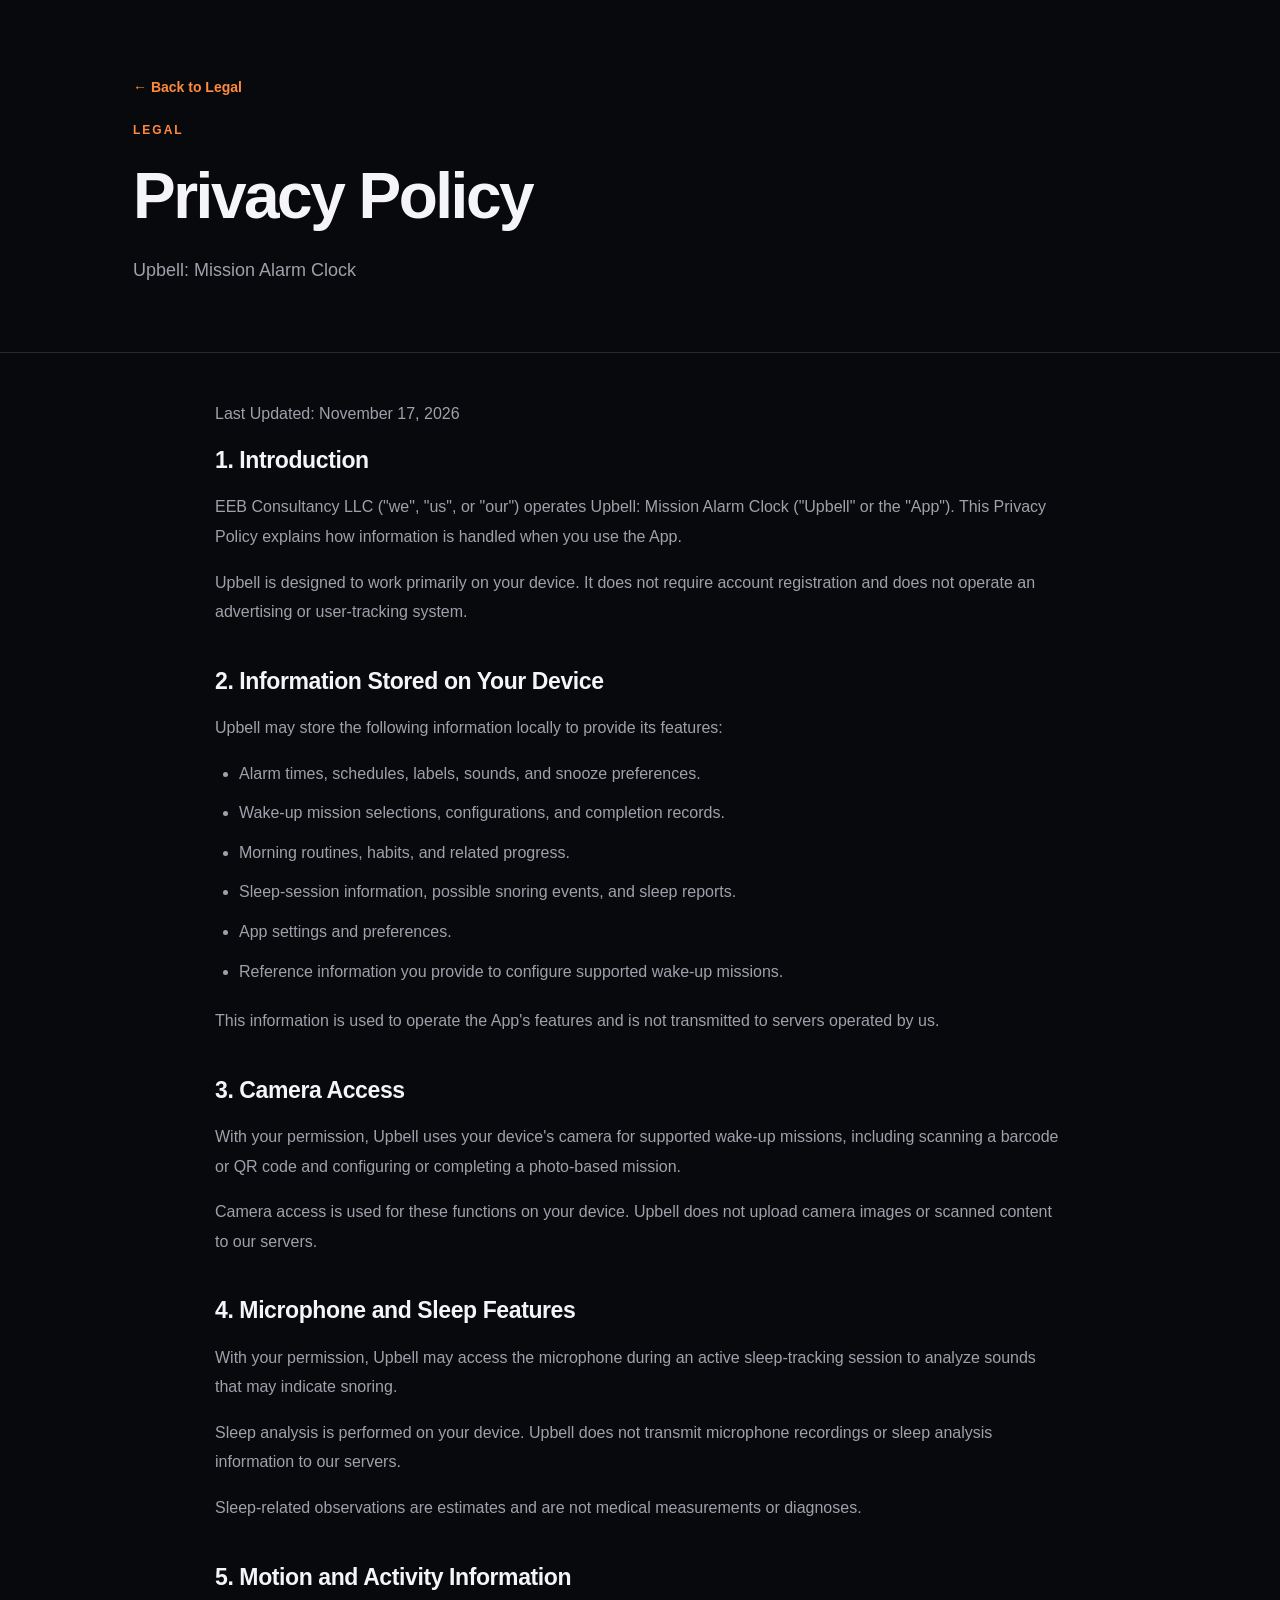
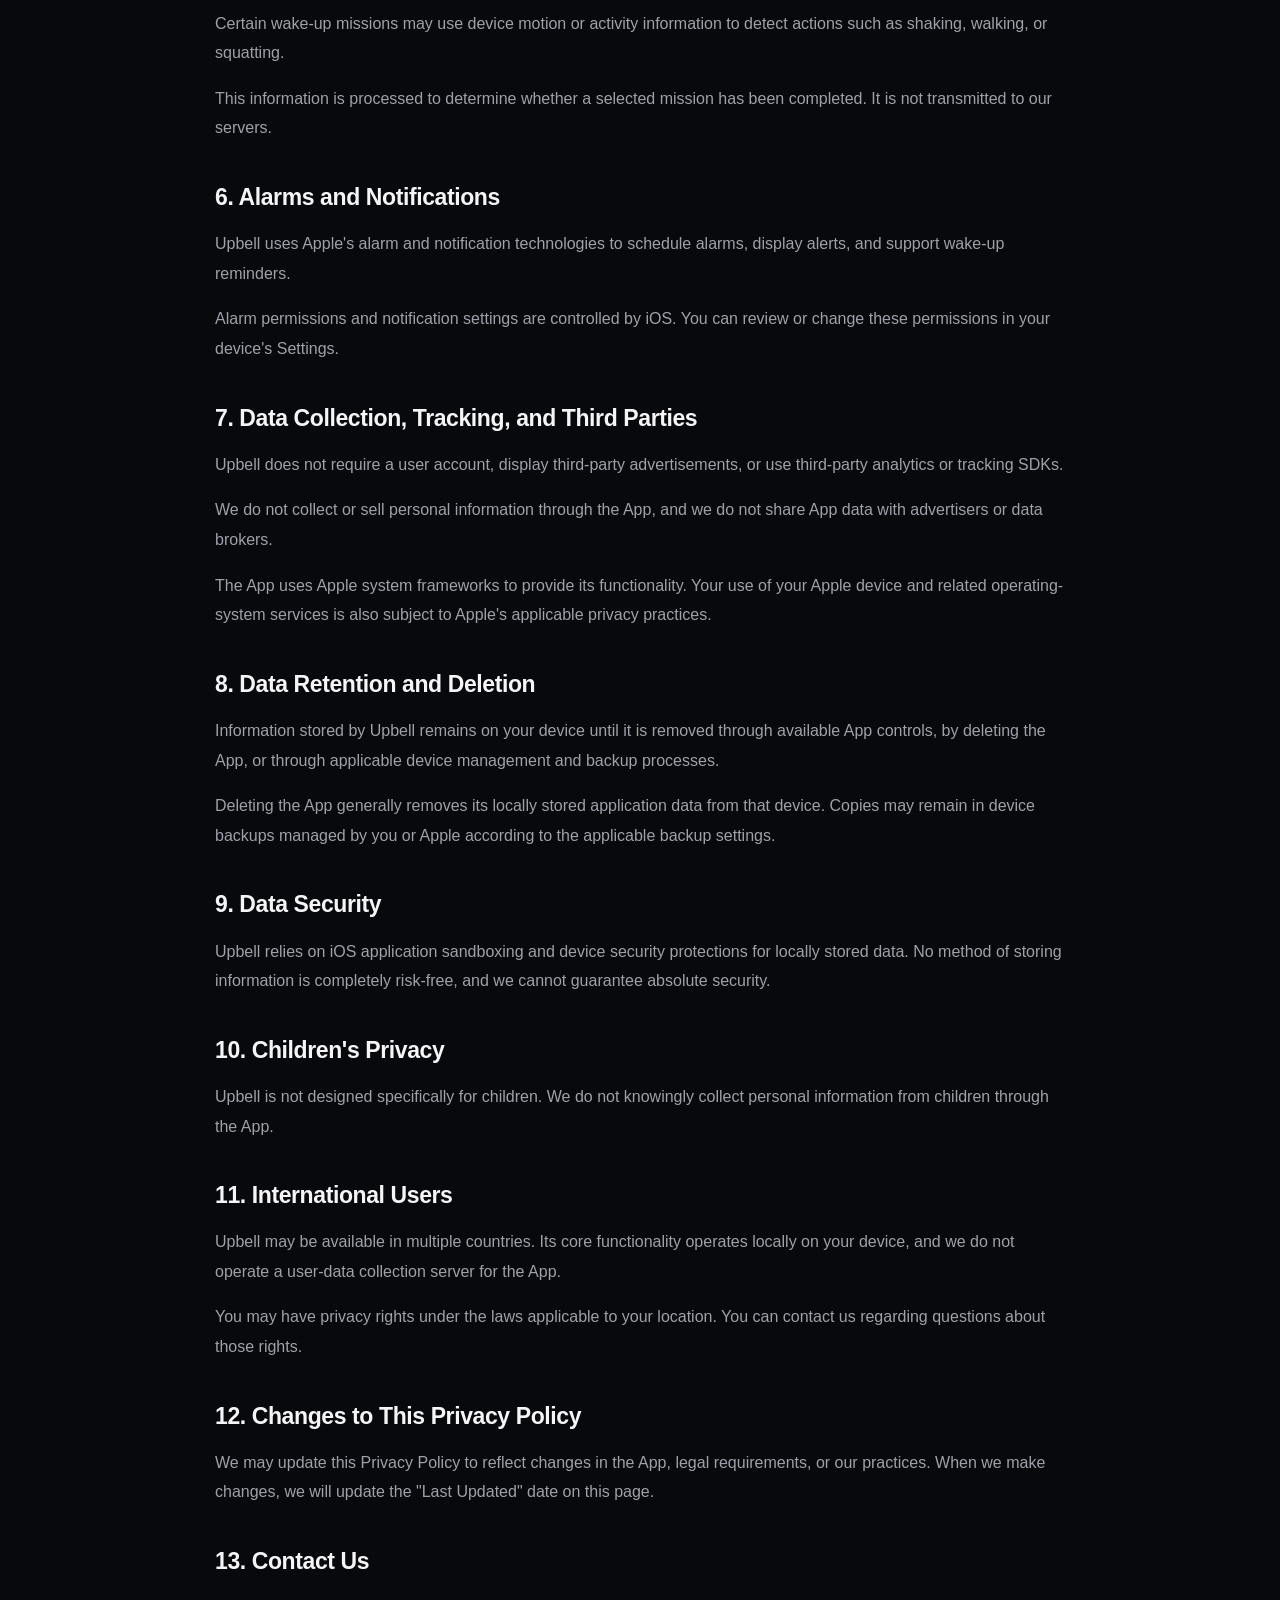
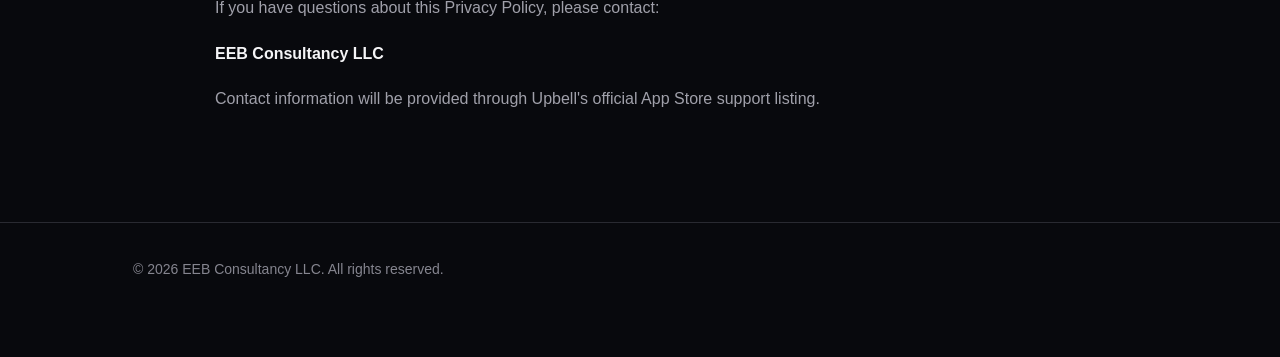
==== privacy.html @ fcefb62a "Create privacy.html" ====
<!DOCTYPE html>
<html lang="en">
<head>
  <meta charset="UTF-8">
  <meta name="viewport" content="width=device-width, initial-scale=1">
  <meta name="color-scheme" content="dark">
  <meta name="theme-color" content="#08090D">
  <meta name="description" content="Privacy Policy for Upbell: Mission Alarm Clock by EEB Consultancy LLC.">
  <title>Privacy Policy — Upbell</title>
  <link rel="stylesheet" href="styles.css">
</head>
<body>
  <header>
    <div class="container">
      <a class="back-link" href="index.html">← Back to Legal</a>
      <div class="eyebrow">LEGAL</div>
      <h1>Privacy Policy</h1>
      <p class="intro">Upbell: Mission Alarm Clock</p>
    </div>
  </header>

  <main>
    <div class="container document">
      <p class="last-updated">Last Updated: November 17, 2026</p>

      <section>
        <h2>1. Introduction</h2>
        <p>
          EEB Consultancy LLC ("we", "us", or "our") operates
          Upbell: Mission Alarm Clock ("Upbell" or the "App").
          This Privacy Policy explains how information is
          handled when you use the App.
        </p>
        <p>
          Upbell is designed to work primarily on your device.
          It does not require account registration and does not
          operate an advertising or user-tracking system.
        </p>
      </section>

      <section>
        <h2>2. Information Stored on Your Device</h2>
        <p>
          Upbell may store the following information locally
          to provide its features:
        </p>
        <ul>
          <li>Alarm times, schedules, labels, sounds, and snooze preferences.</li>
          <li>Wake-up mission selections, configurations, and completion records.</li>
          <li>Morning routines, habits, and related progress.</li>
          <li>Sleep-session information, possible snoring events, and sleep reports.</li>
          <li>App settings and preferences.</li>
          <li>Reference information you provide to configure supported wake-up missions.</li>
        </ul>
        <p>
          This information is used to operate the App's features
          and is not transmitted to servers operated by us.
        </p>
      </section>

      <section>
        <h2>3. Camera Access</h2>
        <p>
          With your permission, Upbell uses your device's camera
          for supported wake-up missions, including scanning a
          barcode or QR code and configuring or completing a
          photo-based mission.
        </p>
        <p>
          Camera access is used for these functions on your
          device. Upbell does not upload camera images or
          scanned content to our servers.
        </p>
      </section>

      <section>
        <h2>4. Microphone and Sleep Features</h2>
        <p>
          With your permission, Upbell may access the microphone
          during an active sleep-tracking session to analyze
          sounds that may indicate snoring.
        </p>
        <p>
          Sleep analysis is performed on your device. Upbell
          does not transmit microphone recordings or sleep
          analysis information to our servers.
        </p>
        <p>
          Sleep-related observations are estimates and are not
          medical measurements or diagnoses.
        </p>
      </section>

      <section>
        <h2>5. Motion and Activity Information</h2>
        <p>
          Certain wake-up missions may use device motion or
          activity information to detect actions such as
          shaking, walking, or squatting.
        </p>
        <p>
          This information is processed to determine whether
          a selected mission has been completed. It is not
          transmitted to our servers.
        </p>
      </section>

      <section>
        <h2>6. Alarms and Notifications</h2>
        <p>
          Upbell uses Apple's alarm and notification technologies
          to schedule alarms, display alerts, and support
          wake-up reminders.
        </p>
        <p>
          Alarm permissions and notification settings are
          controlled by iOS. You can review or change these
          permissions in your device's Settings.
        </p>
      </section>

      <section>
        <h2>7. Data Collection, Tracking, and Third Parties</h2>
        <p>
          Upbell does not require a user account, display
          third-party advertisements, or use third-party
          analytics or tracking SDKs.
        </p>
        <p>
          We do not collect or sell personal information
          through the App, and we do not share App data with
          advertisers or data brokers.
        </p>
        <p>
          The App uses Apple system frameworks to provide
          its functionality. Your use of your Apple device
          and related operating-system services is also
          subject to Apple's applicable privacy practices.
        </p>
      </section>

      <section>
        <h2>8. Data Retention and Deletion</h2>
        <p>
          Information stored by Upbell remains on your device
          until it is removed through available App controls,
          by deleting the App, or through applicable device
          management and backup processes.
        </p>
        <p>
          Deleting the App generally removes its locally stored
          application data from that device. Copies may remain
          in device backups managed by you or Apple according
          to the applicable backup settings.
        </p>
      </section>

      <section>
        <h2>9. Data Security</h2>
        <p>
          Upbell relies on iOS application sandboxing and
          device security protections for locally stored data.
          No method of storing information is completely
          risk-free, and we cannot guarantee absolute security.
        </p>
      </section>

      <section>
        <h2>10. Children's Privacy</h2>
        <p>
          Upbell is not designed specifically for children.
          We do not knowingly collect personal information
          from children through the App.
        </p>
      </section>

      <section>
        <h2>11. International Users</h2>
        <p>
          Upbell may be available in multiple countries.
          Its core functionality operates locally on your
          device, and we do not operate a user-data collection
          server for the App.
        </p>
        <p>
          You may have privacy rights under the laws applicable
          to your location. You can contact us regarding
          questions about those rights.
        </p>
      </section>

      <section>
        <h2>12. Changes to This Privacy Policy</h2>
        <p>
          We may update this Privacy Policy to reflect changes
          in the App, legal requirements, or our practices.
          When we make changes, we will update the
          "Last Updated" date on this page.
        </p>
      </section>

      <section>
        <h2>13. Contact Us</h2>
        <p>
          If you have questions about this Privacy Policy,
          please contact:
        </p>
        <p>
          <strong>EEB Consultancy LLC</strong>
        </p>
        <p>
          Contact information will be provided through
          Upbell's official App Store support listing.
        </p>
      </section>
    </div>
  </main>

  <footer>
    <div class="container">
      © 2026 EEB Consultancy LLC. All rights reserved.
    </div>
  </footer>
</body>
</html>
---- styles.css ----
:root {
  --bg: #08090D;
  --card: #101116;
  --text: #F5F5F7;
  --muted: #A0A0AA;
  --border: #292A31;
  --accent: #FF8A3D;
}

* {
  box-sizing: border-box;
}

html {
  scroll-behavior: smooth;
}

body {
  margin: 0;
  background: var(--bg);
  color: var(--text);
  font-family: -apple-system, BlinkMacSystemFont,
    "Segoe UI", sans-serif;
  -webkit-font-smoothing: antialiased;
}

.container {
  width: min(100% - 48px, 1014px);
  margin: 0 auto;
}

/* Header */

header {
  padding: 78px 0 48px;
  border-bottom: 1px solid var(--border);
}

.eyebrow {
  color: var(--accent);
  font-size: 12px;
  font-weight: 700;
  letter-spacing: 2px;
  text-transform: uppercase;
}

h1 {
  margin: 25px 0 24px;
  font-size: clamp(40px, 5vw, 66px);
  font-weight: 750;
  line-height: 1.08;
  letter-spacing: -2.5px;
}

.intro {
  color: var(--muted);
  font-size: 18px;
  line-height: 1.7;
  max-width: 760px;
}

/* Legal home cards */

main {
  padding: 0 0 10px;
}

.cards {
  display: grid;
  grid-template-columns: repeat(2, minmax(0, 1fr));
  gap: 24px;
}

.card {
  display: flex;
  flex-direction: column;
  min-height: 250px;
  padding: 34px;
  background: var(--card);
  border: 1px solid var(--border);
  border-radius: 20px;
  color: inherit;
  text-decoration: none;
  transition: border-color .2s, transform .2s;
}

.card:hover,
.card:focus-visible {
  border-color: var(--accent);
  transform: translateY(-2px);
}

.card:focus-visible {
  outline: 2px solid var(--accent);
  outline-offset: 4px;
}

.card h2 {
  margin: 0 0 15px;
  font-size: 22px;
  letter-spacing: -.5px;
}

.card p {
  margin: 0 0 25px;
  color: var(--muted);
  font-size: 16px;
  line-height: 1.8;
}

.link {
  margin-top: auto;
  color: var(--accent);
  font-weight: 650;
  font-size: 15px;
}

/* Legal document pages */

.back-link {
  display: inline-block;
  margin-bottom: 28px;
  color: var(--accent);
  text-decoration: none;
  font-size: 14px;
  font-weight: 600;
}

.back-link:hover {
  text-decoration: underline;
}

.document {
  max-width: 850px;
  padding-top: 46px;
  padding-bottom: 60px;
}

.last-updated {
  color: var(--muted);
  font-size: 14px;
  margin: 0 0 36px;
}

.document section {
  margin-bottom: 38px;
}

.document h2 {
  margin: 0 0 16px;
  font-size: 23px;
  line-height: 1.4;
  letter-spacing: -.4px;
}

.document h3 {
  margin: 24px 0 12px;
  font-size: 18px;
}

.document p,
.document li {
  color: var(--muted);
  font-size: 16px;
  line-height: 1.85;
}

.document p {
  margin: 0 0 16px;
}

.document ul,
.document ol {
  padding-left: 24px;
  margin: 12px 0 20px;
}

.document li {
  margin-bottom: 10px;
}

.document a {
  color: var(--accent);
  text-decoration: none;
  overflow-wrap: anywhere;
}

.document a:hover {
  text-decoration: underline;
}

.document strong {
  color: var(--text);
  font-weight: 650;
}

/* Footer */

footer {
  margin-top: 0;
  padding: 38px 0 80px;
  border-top: 1px solid var(--border);
  color: #85858F;
  font-size: 14px;
}

/* Mobile */

@media (max-width: 700px) {
  .container {
    width: min(100% - 36px, 1014px);
  }

  header {
    padding: 58px 0 42px;
  }

  h1 {
    letter-spacing: -1.5px;
  }

  .intro {
    font-size: 16px;
  }

  .cards {
    grid-template-columns: 1fr;
    gap: 16px;
  }

  .card {
    min-height: 210px;
    padding: 26px;
  }

  .document {
    padding-top: 32px;
    padding-bottom: 44px;
  }

  .document h2 {
    font-size: 21px;
  }

  .document p,
  .document li {
    font-size: 15px;
  }

  footer {
    padding-bottom: 45px;
  }
}

/* Accessibility */

@media (prefers-reduced-motion: reduce) {
  html {
    scroll-behavior: auto;
  }

  .card {
    transition: none;
  }
}
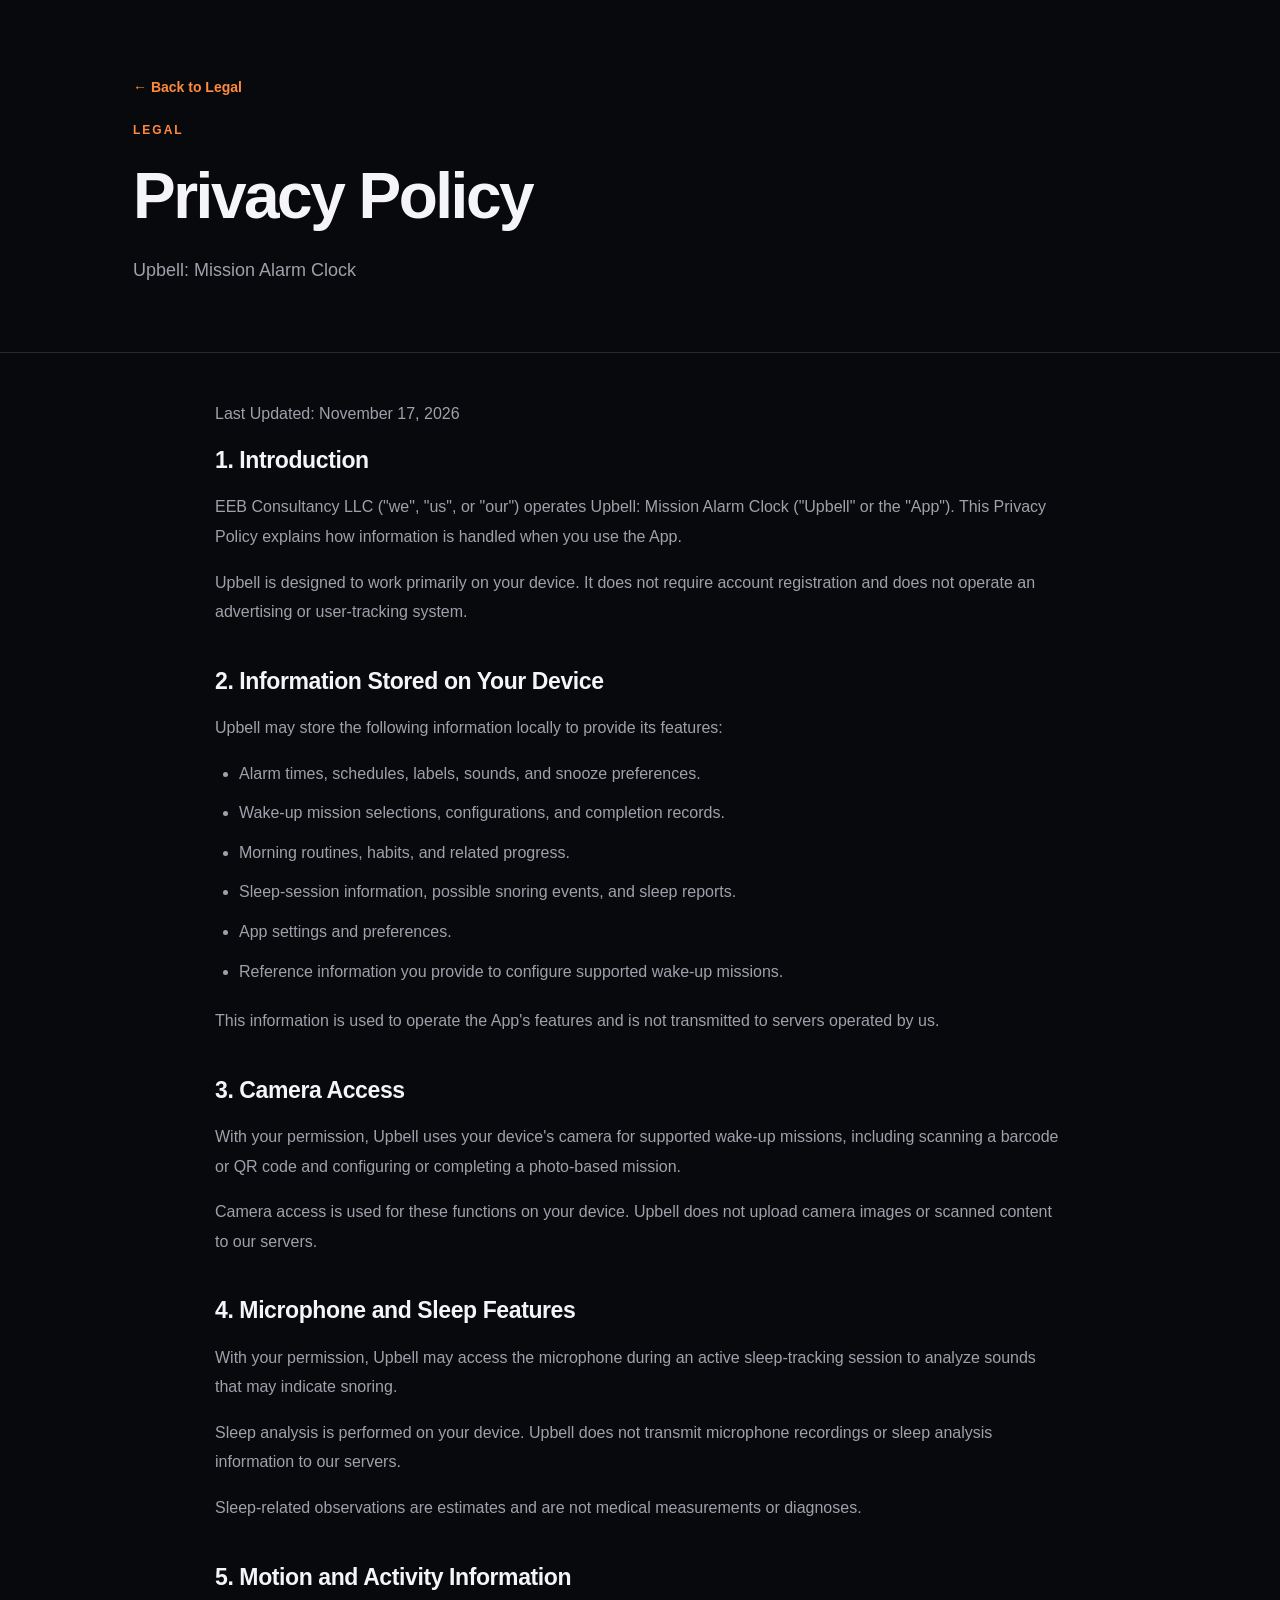
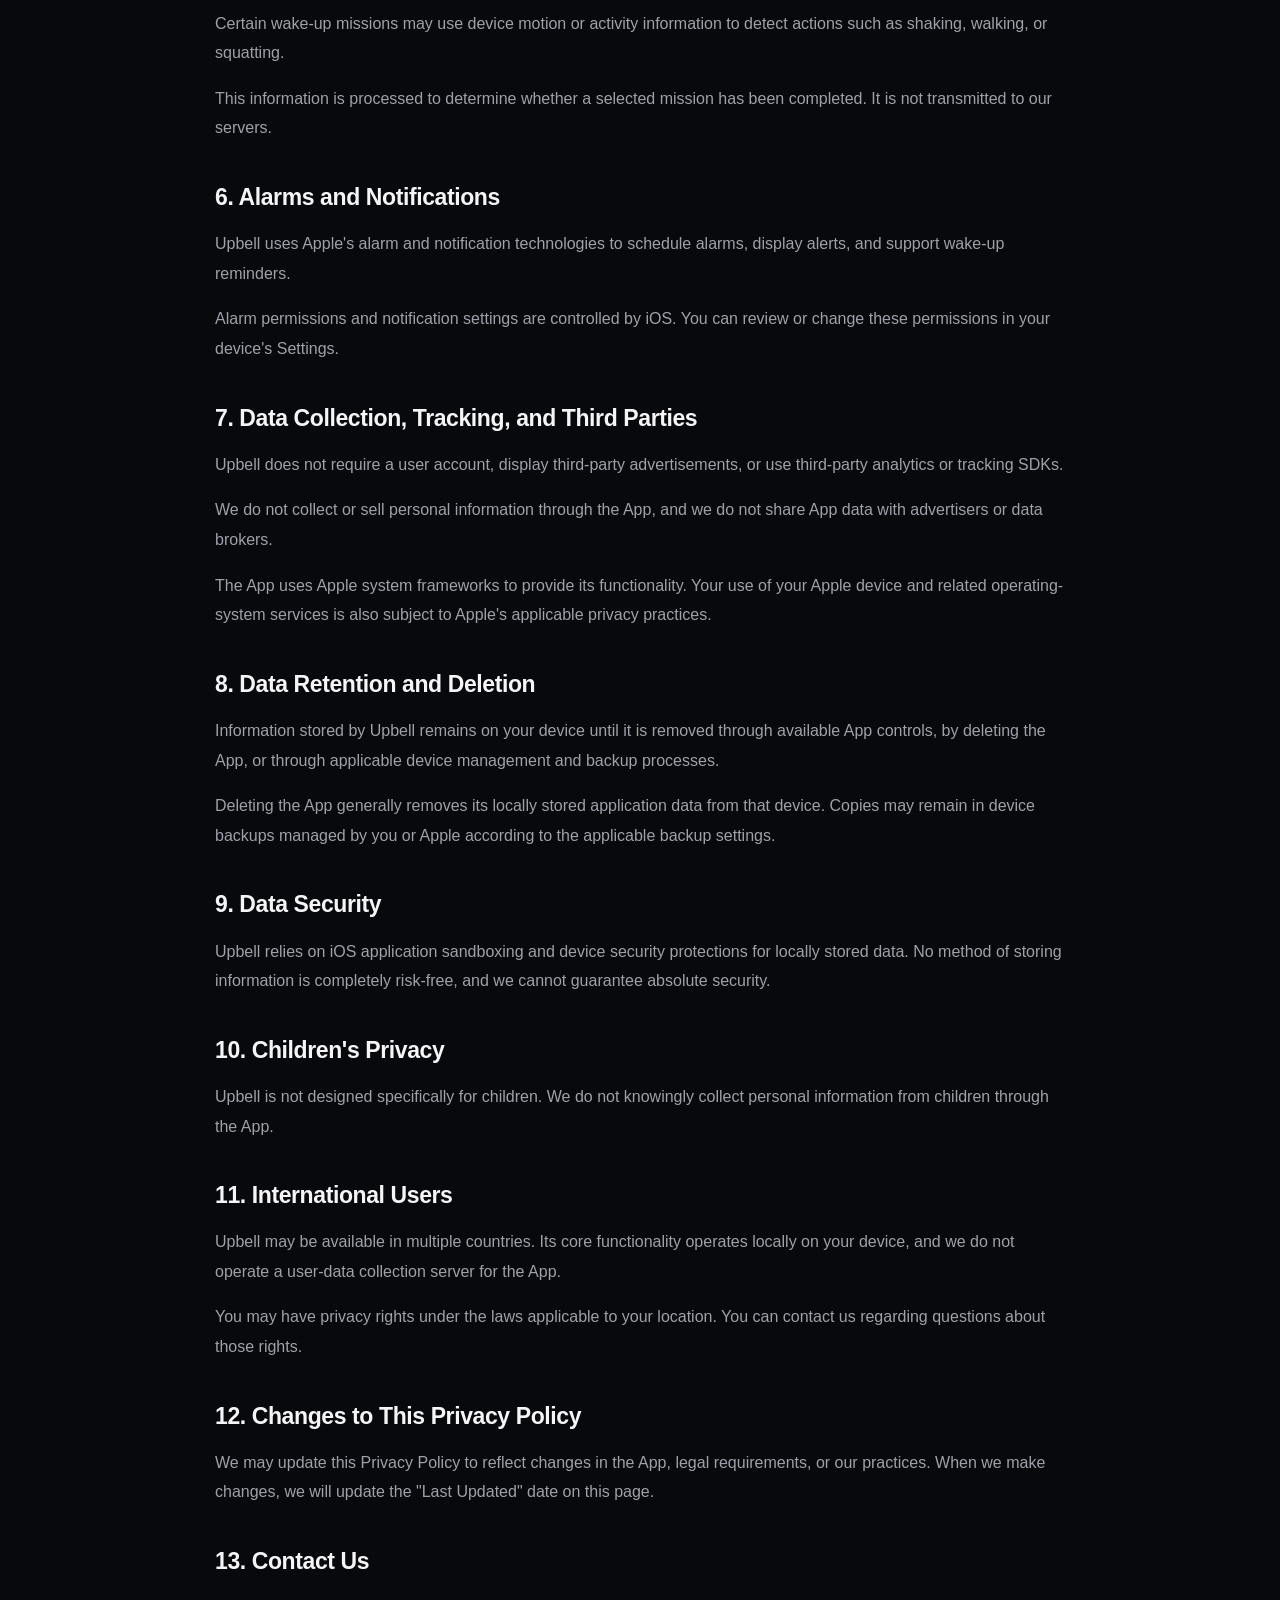
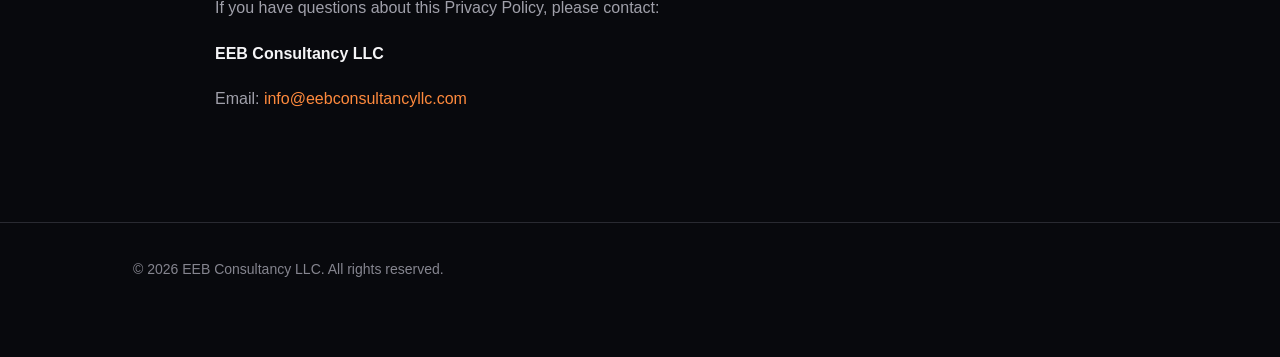
==== commit a647cc06: "Update privacy.html" ====
--- a/privacy.html
+++ b/privacy.html
@@ -210,8 +210,10 @@
           <strong>EEB Consultancy LLC</strong>
         </p>
         <p>
-          Contact information will be provided through
-          Upbell's official App Store support listing.
+          Email:
+          <a href="mailto:info@eebconsultancyllc.com">
+            info@eebconsultancyllc.com
+          </a>
         </p>
       </section>
     </div>
